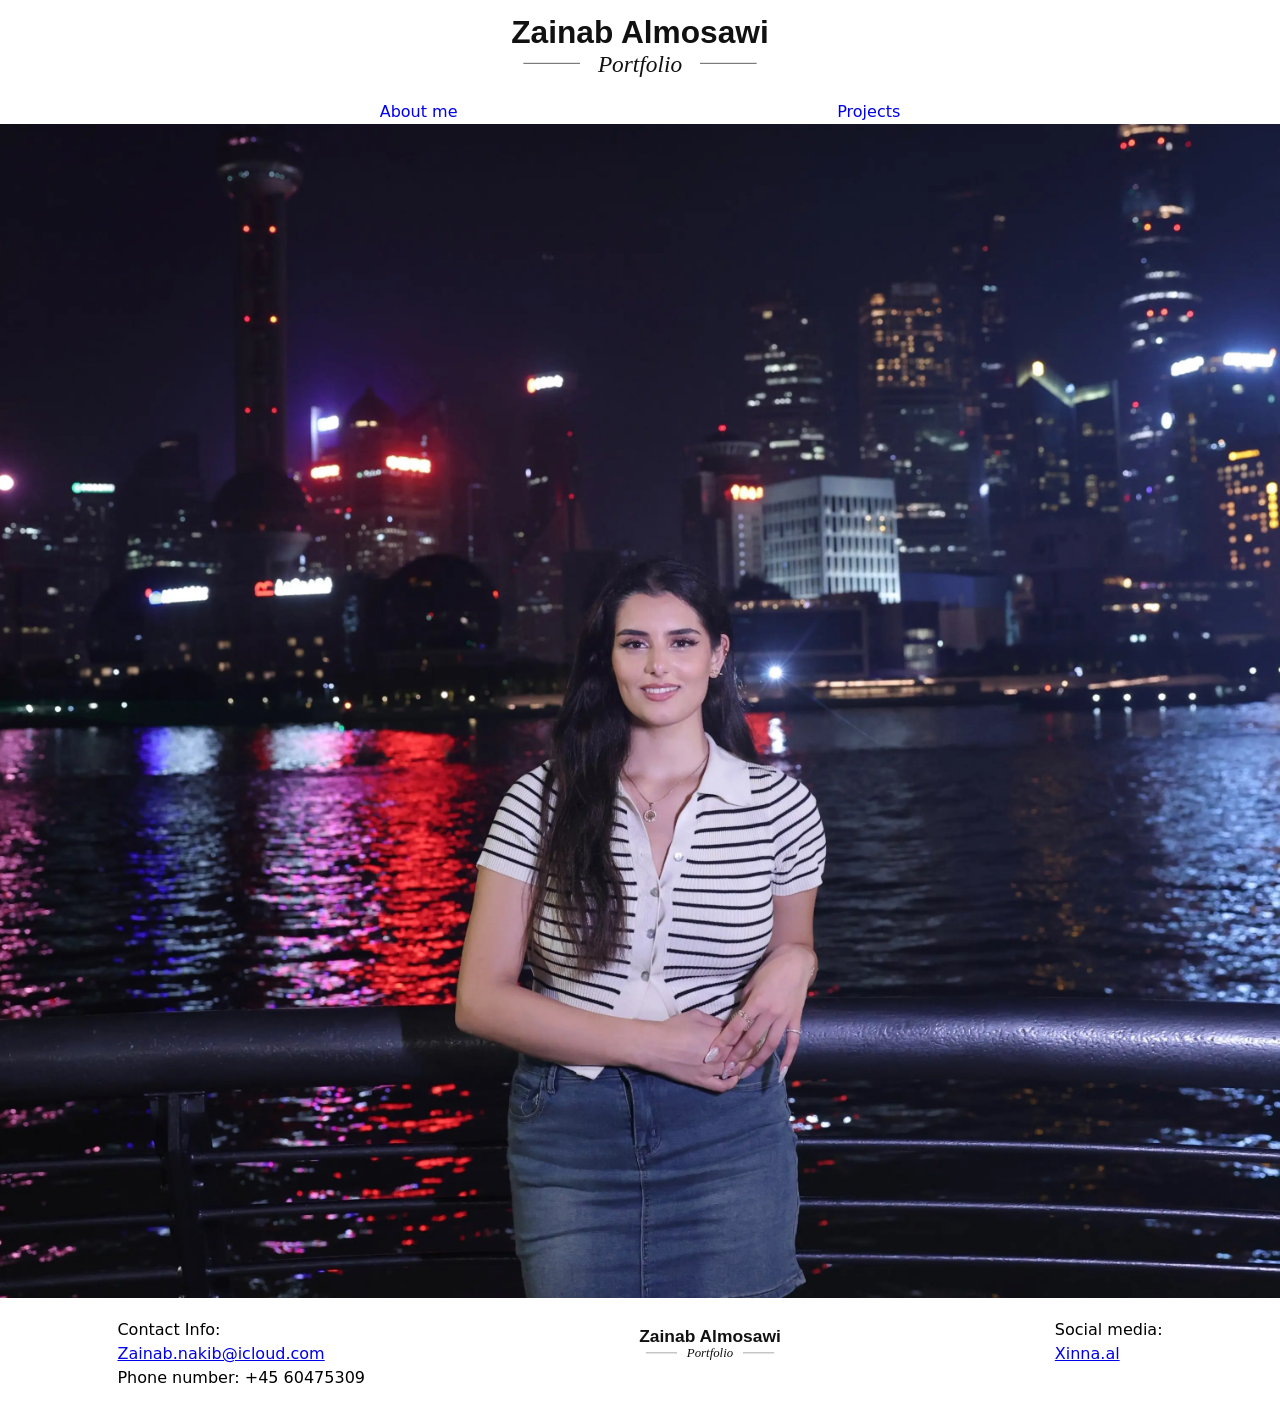
==== aboutme.html @ 44192522 "first" ====
<!DOCTYPE html>
<html lang="en">

<head>
    <meta charset="UTF-8">
    <meta name="viewport" content="width=device-width, initial-scale=1.0">
    <title>aboutme</title>
    <link rel="stylesheet" href="css/style.css">
    <link rel="stylesheet" href="css/layout.css">
</head>

<body>
    <header>
        <nav>
            <div class="logo">
                <a href="index.html"><img src="tema 5 img/logo/Zainab_Almosawi_Transparent9_Logo.svg" alt="logo"></a>
            </div>

            <ul class="menu">
                <li><a href="aboutme.html">About me</a></li>

                <li class="dropDown"><a href="projects.html">Projects</a>

                    <ul class="dropDownMenu">
                        <li><a href="tema2.html">Tema 2</a></li>
                        <li><a href="tema3.html">Tema 3</a></li>
                        <li><a href="tema4.html">Tema 4</a></li>
                        <li><a href="tema5.html">Tema 5</a></li>
                    </ul>
                </li>

            </ul>

            <button class="burger">
                <span class="line"></span>
                <span class="line"></span>
                <span class="line"></span>
            </button>
        </nav>

    </header>


    <main>
        <img src="tema 5 img/newimg/aboutme.webp" alt="">
    </main>


    <footer>
        <div>
            <p>Contact Info:</p>
            <p><a href="mailto:zainab.nakib@icloud.com">Zainab.nakib@icloud.com</a></p>
            <p> Phone number: +45 60475309</p>
        </div>

        <div class="blogo">
            <a href="index.html"><img src="tema 5 img/logo/Zainab_Almosawi_Transparent9_Logo.svg" alt="logo"></a>
        </div>

        <div>
            <p>Social media:</p>
            <a href="https://www.instagram.com/xinna.al/" target="_blank">Xinna.al </a>
        </div>
    </footer>
    <script src="js/menu.js"></script>
</body>

</html>
---- css/style.css ----
/* ------------- header--------------- */

.logo {
  width: 400px;
  margin: auto;
}
.menu {
  list-style: none;
}

.menu a {
  text-decoration: none;
}
.dropDownMenu {
  list-style: none;
}

.blogo {
  display: none;
}
footer {
  display: flex;
  flex-direction: row;

  justify-content: space-around;

  padding-block: 20px;
}

.header_1 {
  background-color: var(--color-bg1);
  padding-bottom: 20px;
}

.footer_1 {
  background-color: var(--color-bg2);
}
.main_1 {
  background-color: var(--color-bg1);
}

/* -------------- first pagee -------------- */
.index_h1 {
  width: fit-content;
  margin: auto;
  padding: 20px;
}

/* ------------ burger menu -------------- */

@media screen and (max-width: 800px) {
  .burger {
    width: 30px;
    height: 20px;
    cursor: pointer;
    margin: auto;
  }

  .burger .line {
    display: block;
    width: 100%;
    height: 2px;
    background-color: #333333;
    margin-bottom: 5px;
    transition: 0.2s linear;
  }

  .burger {
    display: none;
  }
  nav {
    display: flex;
    align-items: center;
  }
  .menu {
    display: none;
  }
  .burger {
    display: block;
    background-color: transparent;
    border: 0;
  }
  .burger.active .line:nth-child(1) {
    transform: rotate(45deg) translate(5px, 5px);
    transition: 0.2s linear;
  }

  .burger.active .line:nth-child(2) {
    opacity: 0;
    transition: 0.15s linear;
  }

  .burger.active .line:nth-child(3) {
    transform: rotate(-45deg) translate(5px, -5px);
    transition: 0.2s linear;
  }

  nav.active .menu {
    display: block;
    background-color: #ffffff;
    position: absolute;
    top: 94px;
    left: 0;
    width: 100%;
    box-shadow: 0 10px 10px rgba(0, 0, 0, 0.1);
    z-index: 1;
  }

  nav.active .menu li {
    margin: 10px 20px;
  }

  nav.active .menu a {
    /* font-size: 24px; */
  }

  /* ------------slide -------------- */
}
---- css/layout.css ----
*,
::before,
::after {
  box-sizing: border-box;
  margin: 0;
  padding: 0;
}

html {
  interpolate-size: allow-keywords;
  font-family: system-ui, sans-serif;
  line-height: 1.5;
  -webkit-font-smoothing: antialiased;
}

h1,
h2 {
  line-height: 1.25;
}

p,
li {
  text-wrap: pretty;
}

img,
svg {
  display: block;
  width: 100%;
  height: auto;
}

label {
  display: block;
}

input,
button,
textarea,
select {
  font: inherit;
  color: inherit;
  background-color: transparent;
  font-size: max(1em, 16px);
}

textarea {
  resize: none;
  min-height: 4lh;
}

legend {
  padding: 0;
}

select,
::picker(select) {
  appearance: base-select;
}

/* --------------------------------------------------------------------- */

@media (min-width: 800px) {
  /* ------------------- header --------------- */
  .menu {
    display: flex;
    justify-content: space-evenly;
    list-style: none;
  }

  .menu a {
    text-decoration: none;
  }

  /* Hidden dropdown */
  .dropDownMenu {
    display: none;
    position: absolute;

    list-style: none;
  }

  /* Show on hover */
  .dropDown:hover .dropDownMenu {
    display: block;
  }

  .dropDownMenu li {
    padding: 3px;
    white-space: nowrap;
  }

  .firstimg img {
  }

  /* ------------- slide --------------- */
  .slideshow-container {
    display: grid;
    grid-template-columns: 1fr 1fr 1fr 1fr;
    padding-bottom: 30px;
  }

  .dots {
    display: none;
  }

  .mySlides {
    display: block !important;
  }

  /* -----------burger ------------ */
  .burger {
    display: none;
  }

  /*  -------------  footer -------------------  */
  .blogo {
    width: 220px;
    display: block;
  }
}
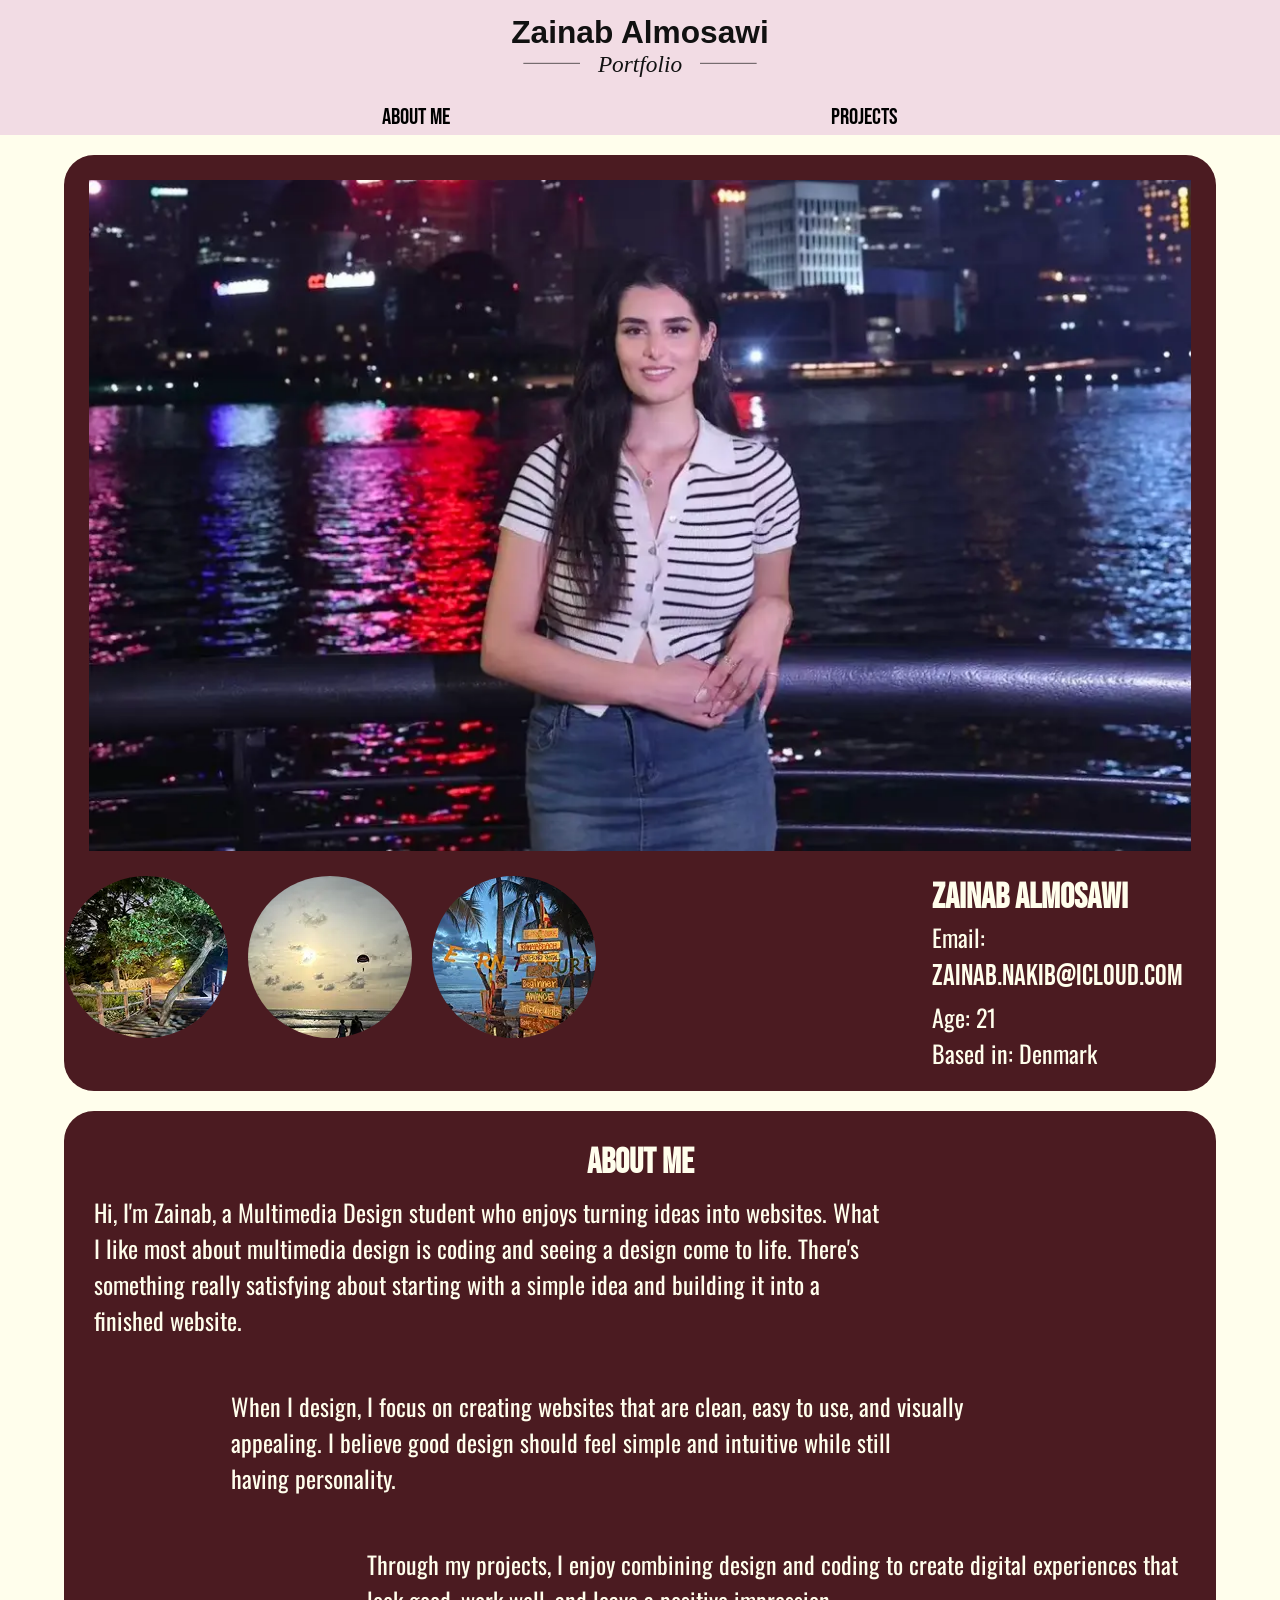
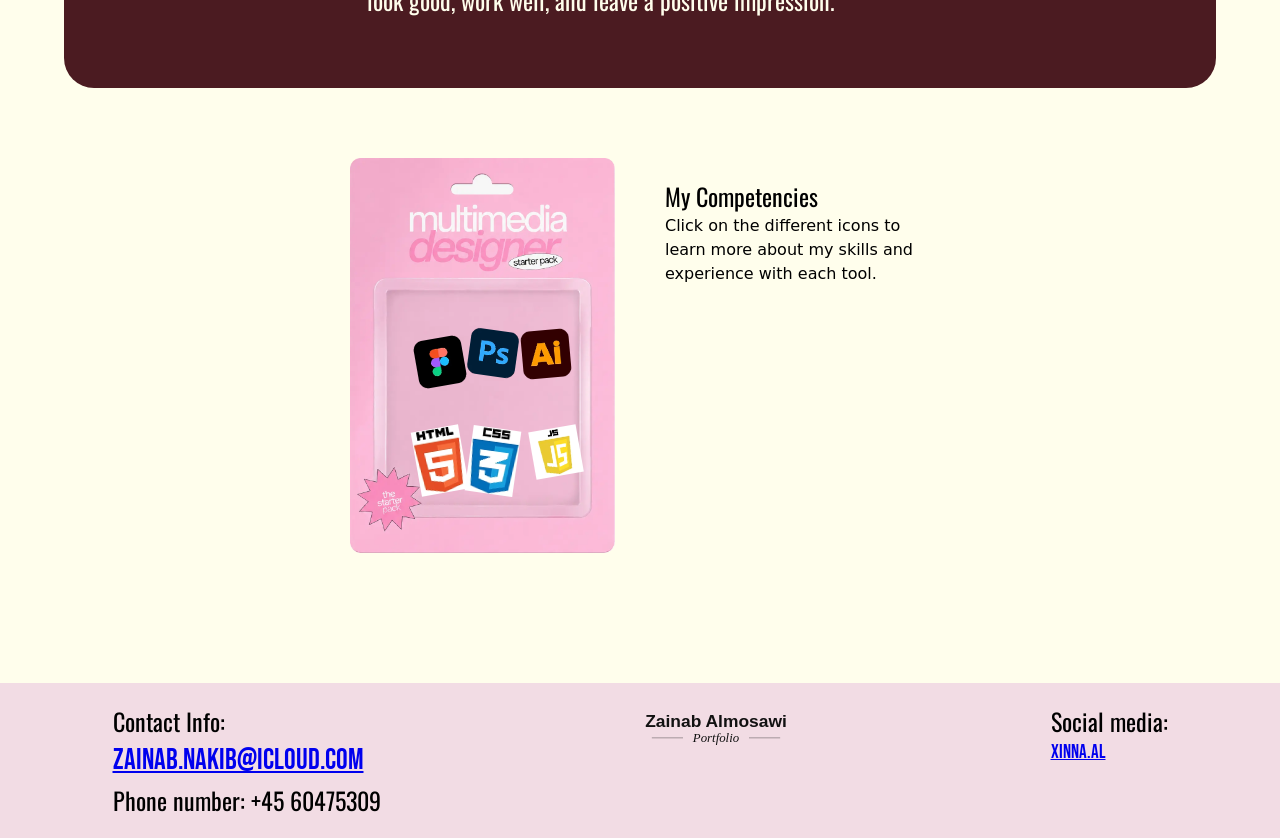
==== commit b9378155: "3chnage" ====
--- a/aboutme.html
+++ b/aboutme.html
@@ -4,13 +4,15 @@
 <head>
     <meta charset="UTF-8">
     <meta name="viewport" content="width=device-width, initial-scale=1.0">
-    <title>aboutme</title>
+    <title>podifolio</title>
     <link rel="stylesheet" href="css/style.css">
     <link rel="stylesheet" href="css/layout.css">
+    <link rel="stylesheet" href="css/slide.css">
+    <link rel="stylesheet" href="css/color.css">
 </head>
 
-<body>
-    <header>
+<body class="main_1">
+    <header class="header_2">
         <nav>
             <div class="logo">
                 <a href="index.html"><img src="tema 5 img/logo/Zainab_Almosawi_Transparent9_Logo.svg" alt="logo"></a>
@@ -19,7 +21,7 @@
             <ul class="menu">
                 <li><a href="aboutme.html">About me</a></li>
 
-                <li class="dropDown"><a href="projects.html">Projects</a>
+                <li class="dropDown"><a href="tema2.html">Projects</a>
 
                     <ul class="dropDownMenu">
                         <li><a href="tema2.html">Tema 2</a></li>
@@ -39,14 +41,108 @@
         </nav>
 
     </header>
+    <main>
+        <div class="big_red">
+            <div class="red_img">
+                <img src="tema 5 img/newimg/me.webp" alt="me">
+            </div>
+
+            <div class="grid_1-1">
+                <div class="meimg">
+                    <div>
+                        <img src="tema 5 img/newimg/ab1.webp" alt="ab1">
+                    </div>
+
+                    <div>
+                        <img src="tema 5 img/newimg/ab2.webp" alt="ab2">
+                    </div>
+
+                    <div>
+
+                        <img src="tema 5 img/newimg/ab3.webp" alt="ab3">
+                    </div>
+
+                </div>
+                <div class="info">
+                    <h2>Zainab Almosawi</h2>
+                    <p class="mail_me"> Email: <a href="mailto:zainab.nakib@icloud.com">Zainab.nakib@icloud.com</a></p>
+                    <p>Age: 21</p>
+                    <p>Based in: Denmark</p>
+                </div>
+            </div>
+        </div>
 
 
-    <main>
-        <img src="tema 5 img/newimg/aboutme.webp" alt="">
+
+
+
+        <div class="red_2">
+            <h2>About me</h2>
+            <div class="red_2_2">
+
+                <div class="div_1">
+                    <p>Hi, I'm Zainab, a Multimedia Design student who enjoys turning ideas into websites. What I like
+                        most about multimedia
+                        design is coding and seeing a design come to life. There's something really satisfying about
+                        starting with a simple idea
+                        and building it into a finished website.</p>
+                </div>
+
+                <div class="div_2">
+                    <p>When I design, I focus on creating websites that are clean, easy to use, and visually appealing.
+                        I
+                        believe good design
+                        should feel simple and intuitive while still having personality.</p>
+                </div>
+
+                <div class="div_3">
+                    <p>Through my projects, I enjoy combining design and coding to create digital experiences that look
+                        good, work well, and
+                        leave a positive impression.</p>
+                </div>
+            </div>
+        </div>
+
+
+
+        <div>
+            <!-- <h3 class="pac_h3">Click on the different icons to learn more about my skills and experience with each tool. -->
+            </h3>
+            <div class="design_pac">
+                <div class="design_pack">
+                    <img src="tema 5 img/newimg/designpac.webp" alt="design pack">
+
+                    <img id="figma" class="icon figma" src="tema 5 img/newimg/figma.webp" alt="figma">
+                    <img id="ps" class="icon ps" src="tema 5 img/newimg/ps.webp" alt="ps">
+                    <img id="ai" class="icon ai" src="tema 5 img/newimg/ilo.webp" alt="illustrator">
+                    <img id="html" class="icon html" src="tema 5 img/newimg/html.webp" alt="html">
+                    <img id="css" class="icon css" src="tema 5 img/newimg/css.webp" alt="css">
+                    <img id="js" class="icon js" src="tema 5 img/newimg/js.webp" alt="js">
+
+                </div>
+                <section class="info-text">
+
+                    <article>
+                        <p class="placeholder">My Competencies</p>
+                    </article>
+                    <aside id="efficiency" class="info-box">Click on the different icons to learn more about my skills
+                        and experience with each tool.</aside>
+                    <aside id="requirement" class="info-box"></aside>
+
+                </section>
+            </div>
+        </div>
+
+
+
     </main>
 
 
-    <footer>
+
+
+
+
+    <footer class="footer_1">
         <div>
             <p>Contact Info:</p>
             <p><a href="mailto:zainab.nakib@icloud.com">Zainab.nakib@icloud.com</a></p>
@@ -63,6 +159,8 @@
         </div>
     </footer>
     <script src="js/menu.js"></script>
+    <script src="js/slide.js"></script>
+    <script src="js/design_pac.js"></script>
 </body>
 
 </html>
--- a/css/style.css
+++ b/css/style.css
@@ -10,6 +10,7 @@
 
 .menu a {
   text-decoration: none;
+  color: black;
 }
 .dropDownMenu {
   list-style: none;
@@ -44,6 +45,314 @@
   width: fit-content;
   margin: auto;
   padding: 20px;
+}
+
+/* ------------------------------ tema 2 ----------------------------------- */
+.h1_2 {
+  width: fit-content;
+  margin: auto;
+  margin-bottom: 30px;
+}
+.imgver1 {
+  width: 80%;
+  margin: auto;
+}
+.imgver1 img {
+  border-top-right-radius: 25%;
+}
+
+.link,
+.link_2 {
+  width: 80%;
+  /* border: 1px solid black; */
+  margin: auto;
+  text-align: center;
+  margin-bottom: 20px;
+  background-color: var(--color-bg3);
+  padding: 4px;
+  position: sticky;
+  top: 0;
+}
+
+.link:hover {
+  scale: 1.05;
+}
+.link_2:hover {
+  scale: 1.1;
+}
+
+.link a {
+  text-decoration: none;
+  color: var(--color-bg1);
+}
+.link_2 a {
+  text-decoration: none;
+  color: var(--color-bg1);
+}
+.link_2 {
+  width: fit-content;
+  padding: 7px;
+  padding-inline: 50px;
+  border-radius: 30px;
+  box-shadow: 2px 4px 3px var(--color-bg3);
+  border: 1px solid var(--color-bg2);
+  margin-bottom: 40px;
+}
+
+.ver1_3 {
+  border: 1px solid var(--color-bg3);
+  width: 80%;
+  margin: auto;
+  display: grid;
+  grid-template-columns: auto auto;
+  padding: 20px;
+  border-radius: 50px;
+  box-shadow: 2px 4px 3px var(--color-bg3);
+  gap: 10px;
+  margin-bottom: 60px;
+}
+.ver1_3 img {
+  border-radius: 30px;
+}
+.ver1_3 p {
+  font-size: small;
+  /* padding-top: 20px; */
+}
+
+.ver2 img {
+  width: 80%;
+  margin: auto;
+}
+.ver2_2 h2 {
+  margin: auto;
+  width: fit-content;
+  margin-top: 15px;
+  margin-bottom: 5px;
+}
+
+.p2 {
+  padding-top: 10px;
+}
+
+.ver2_2 p {
+  margin: auto;
+  width: 80%;
+}
+
+button {
+  margin-top: 10px;
+  margin-left: 50px;
+  padding: 3px;
+  padding-inline: 10px;
+  box-shadow: 2px 4px 3px var(--color-bg3);
+  border: 1px solid var(--color-bg2);
+}
+button:hover {
+  scale: 1.1;
+}
+
+#more {
+  display: none;
+  margin-top: 15px;
+}
+
+.ver2_2 {
+  height: auto;
+  margin-bottom: 60px;
+}
+p {
+  font-family: var(--font-1);
+}
+
+.ver2_2_2 {
+  margin: auto;
+  width: 80%;
+  margin-bottom: 30px;
+}
+
+.ver2_2_2 h2 {
+  margin: auto;
+  width: fit-content;
+  margin-top: 15px;
+  margin-bottom: 5px;
+}
+
+.main_2 {
+  background-color: var(--color-bg2);
+  padding-block: 30px;
+}
+.footer_2 {
+  background-color: var(--color-bg1);
+}
+
+/* ------------------about me----------------------- */
+.big_red {
+  width: 90%;
+  margin: auto;
+  background-color: var(--color-bg3);
+  margin-bottom: 20px;
+  border-radius: 30px;
+  position: relative;
+  padding-bottom: 20px;
+  margin-top: 20px;
+}
+.red_img {
+  margin: auto;
+  position: relative;
+}
+.red_img img {
+  padding: 25px;
+}
+
+.meimg img {
+  border-radius: 100%;
+}
+
+.meimg {
+  display: flex;
+  flex-direction: row;
+}
+
+.grid_1-1 {
+  display: grid;
+  grid-template-columns: 2fr 1fr;
+  width: fit-content;
+  margin: auto;
+
+  /* display: flex;
+  justify-content: space-evenly; */
+}
+
+.info {
+  grid-template-columns: 3/5;
+  color: var(--color-bg1);
+}
+.mail_me a {
+  text-decoration: none;
+  color: var(--color-bg1);
+}
+
+.red_2 {
+  background-color: var(--color-bg3);
+  color: var(--color-bg1);
+  width: 90%;
+  margin: auto;
+  margin-bottom: 40px;
+  padding: 30px;
+  border-radius: 30px;
+}
+.red_2 h2 {
+  width: fit-content;
+  margin: auto;
+  margin-bottom: 10px;
+}
+.red_2 div {
+  margin-bottom: 20px;
+}
+
+.pac_h3 {
+  width: 80%;
+  margin: auto;
+  /* font-size: 15px; */
+}
+
+.design_pac {
+  width: 90%;
+  /* background-color: var(--color-bg3); */
+  margin: auto;
+  padding: 30px;
+  display: grid;
+  grid-template-columns: 1fr 1fr;
+  border-radius: 30px;
+  margin-bottom: 100px;
+  gap: 50px;
+}
+
+.design_pack {
+  position: relative;
+  width: fit-content;
+  margin: auto;
+}
+
+.design_pack > img:first-child {
+  width: 100%;
+}
+
+.icon {
+  position: absolute;
+  width: 50px;
+}
+.figma {
+  top: 32%;
+  left: 25%;
+}
+
+.ps {
+  top: 30%;
+  left: 45%;
+}
+
+.ai {
+  top: 30%;
+  left: 65%;
+}
+
+.html {
+  top: 55%;
+  left: 25%;
+}
+
+.css {
+  top: 55%;
+  left: 45%;
+}
+
+.js {
+  top: 55%;
+  left: 65%;
+}
+
+.figma {
+  transform: rotate(-10deg);
+}
+.ps {
+  transform: rotate(8deg);
+}
+.ai {
+  transform: rotate(-5deg);
+}
+.html {
+  transform: rotate(-10deg);
+  margin-right: 20px;
+}
+
+.css {
+  transform: rotate(8deg);
+  margin-right: 20px;
+}
+
+.js {
+  transform: rotate(-10deg);
+  margin: 10px;
+}
+
+.icon {
+  margin-top: 20%;
+  width: 18%;
+  margin-right: 50px;
+}
+
+.icon:hover {
+  scale: 1.1;
+}
+
+.info-text {
+  padding-top: 20px;
+  width: fit-content;
+}
+
+.header_2 {
+  background-color: var(--color-bg2);
 }
 
 /* ------------ burger menu -------------- */
@@ -114,5 +423,45 @@
     /* font-size: 24px; */
   }
 
-  /* ------------slide -------------- */
-}
+  /* ------------about me -------------- */
+  .info h2,
+  p {
+    font-size: smaller !important;
+  }
+  .meimg img {
+    width: 90%;
+  }
+
+  .grid_1-1 {
+    padding-inline: 20px;
+  }
+
+  /* ------------------slide ----------------  */
+  /* Next & previous buttons */
+
+  .slideshow-container {
+    position: relative;
+  }
+
+  .prev,
+  .next {
+    position: absolute;
+    top: 50%;
+    transform: translateY(-50%);
+    padding: 10px;
+    color: white;
+    font-size: 18px;
+    font-weight: bold;
+    cursor: pointer;
+    background-color: rgba(0, 0, 0, 0.8);
+    z-index: 10;
+  }
+
+  .prev {
+    left: 10px;
+  }
+
+  .next {
+    right: 10px;
+  }
+}
--- a/css/layout.css
+++ b/css/layout.css
@@ -61,6 +61,17 @@
 /* --------------------------------------------------------------------- */
 
 @media (min-width: 800px) {
+  p {
+    font-family: var(--font-2);
+
+    font-size: 24px !important;
+  }
+
+  .ver1_p {
+    padding-top: 20px;
+    font-family: var(--font-2);
+    font-size: 14px !important;
+  }
   /* ------------------- header --------------- */
   .menu {
     display: flex;
@@ -76,8 +87,11 @@
   .dropDownMenu {
     display: none;
     position: absolute;
-
+    background-color: var(--color-bg1);
     list-style: none;
+  }
+  .dropDownMenu a {
+    /* padding: 50px; */
   }
 
   /* Show on hover */
@@ -88,9 +102,6 @@
   .dropDownMenu li {
     padding: 3px;
     white-space: nowrap;
-  }
-
-  .firstimg img {
   }
 
   /* ------------- slide --------------- */
@@ -118,4 +129,72 @@
     width: 220px;
     display: block;
   }
-}
+
+  /* ----------------tema 2---------------------------- */
+  .ver1 {
+    display: grid;
+    grid-template-columns: auto auto;
+
+    width: 90%;
+    margin-bottom: 100px;
+  }
+
+  .ver1_3 {
+    width: 500px;
+  }
+
+  .ver2 {
+    display: grid;
+    grid-template-columns: 1fr 1fr;
+    margin-bottom: 100px;
+    width: 90%;
+  }
+  .ver2_1 {
+    grid-column: 2/3;
+    grid-row: 1;
+  }
+
+  .ver2_2_2 {
+    margin-bottom: 30px;
+    margin-top: -30px;
+  }
+
+  button {
+    margin-top: 10px;
+    margin-left: 65px;
+  }
+
+  /* ---------------- about me ------------------- */
+  .meimg img {
+    border-radius: 100%;
+  }
+
+  .meimg {
+    gap: 20px;
+  }
+
+  .grid_1-1 {
+    gap: 300px;
+  }
+
+  .red_2_2 {
+    display: grid;
+    grid-template-columns: 1fr 1fr 1fr 1fr 1fr 1fr 1fr 1fr;
+    margin-bottom: 50px;
+    row-gap: 30px;
+  }
+
+  .div_1 {
+    grid-column: 1/7;
+  }
+  .div_2 {
+    grid-column: 2/8;
+  }
+  .div_3 {
+    grid-column: 3/9;
+  }
+
+  .design_pac {
+    width: 50%;
+  }
+}
--- a/css/slide.css
+++ b/css/slide.css
@@ -0,0 +1,87 @@
+/* ----------slide ------------------- */
+* {
+  box-sizing: border-box;
+}
+
+/* Slideshow container */
+.slideshow-container {
+  max-width: fit-content;
+  position: relative;
+  /* margin: auto; */
+}
+
+/* Hide the images by default */
+
+.mySlides {
+  display: block;
+}
+
+/* The dots/bullets/indicators */
+.dot {
+  cursor: pointer;
+  height: 6px;
+  width: 6px;
+  margin: 0 2px;
+  background-color: #bbb;
+  border-radius: 50%;
+  display: inline-block;
+  transition: background-color 0.6s ease;
+}
+.active,
+.dot:hover {
+  background-color: #717171;
+}
+
+.prev,
+.next {
+  display: none;
+}
+
+/* Fading animation */
+.fade {
+  animation-name: fade;
+  animation-duration: 1.5s;
+}
+
+@keyframes fade {
+  from {
+    opacity: 0.4;
+  }
+  to {
+    opacity: 1;
+  }
+}
+
+.img_curve {
+  width: 60%;
+  margin: auto;
+  border-radius: 40px;
+}
+
+.img_curve img {
+  border-top-left-radius: 50%;
+  border-top-right-radius: 50%;
+  border: 1px solid var(--color-bg3);
+}
+
+.text {
+  border: 1px solid var(--color-bg3);
+  background-color: var(--color-bg2);
+  color: var(--color-bg3);
+  width: 60%;
+  padding: 3px;
+  padding-inline: 10px;
+  margin: auto;
+  margin-top: 10px;
+  margin-bottom: 10px;
+  text-align: center;
+  box-shadow: 2px 4px 3px var(--color-bg3);
+}
+
+.text:hover {
+  scale: 1.1;
+}
+.text a {
+  text-decoration: none;
+  list-style: none;
+}
--- a/css/color.css
+++ b/css/color.css
@@ -0,0 +1,44 @@
+@import url("https://fonts.googleapis.com/css2?family=Bebas+Neue&display=swap");
+
+@import url("https://fonts.googleapis.com/css2?family=Oswald:wght@200..700&display=swap");
+
+:root {
+  --color-bg1: #fffeec;
+  --color-bg2: #f2dce4;
+  --color-bg3: #4b1b21;
+
+  --font-1: "Bebas Neue", sans-serif;
+  --font-2: "Oswald", sans-serif;
+  h1 {
+    font-family: var(--font-1);
+    font-size: 45px;
+  }
+  h2 {
+    font-family: var(--font-1);
+    font-size: 35px;
+  }
+  p {
+    font-family: var(--font-2);
+    font-size: large;
+    /* font-size: 24px; */
+  }
+
+  .ver1_p {
+    font-family: var(--font-2);
+    font-size: small;
+  }
+  a {
+    font-family: var(--font-1);
+    font-size: larger;
+  }
+  li {
+    font-size: larger;
+  }
+
+  #requirement {
+    font-family: var(--font-2);
+  }
+  h3 {
+    font-family: var(--font-2);
+  }
+}
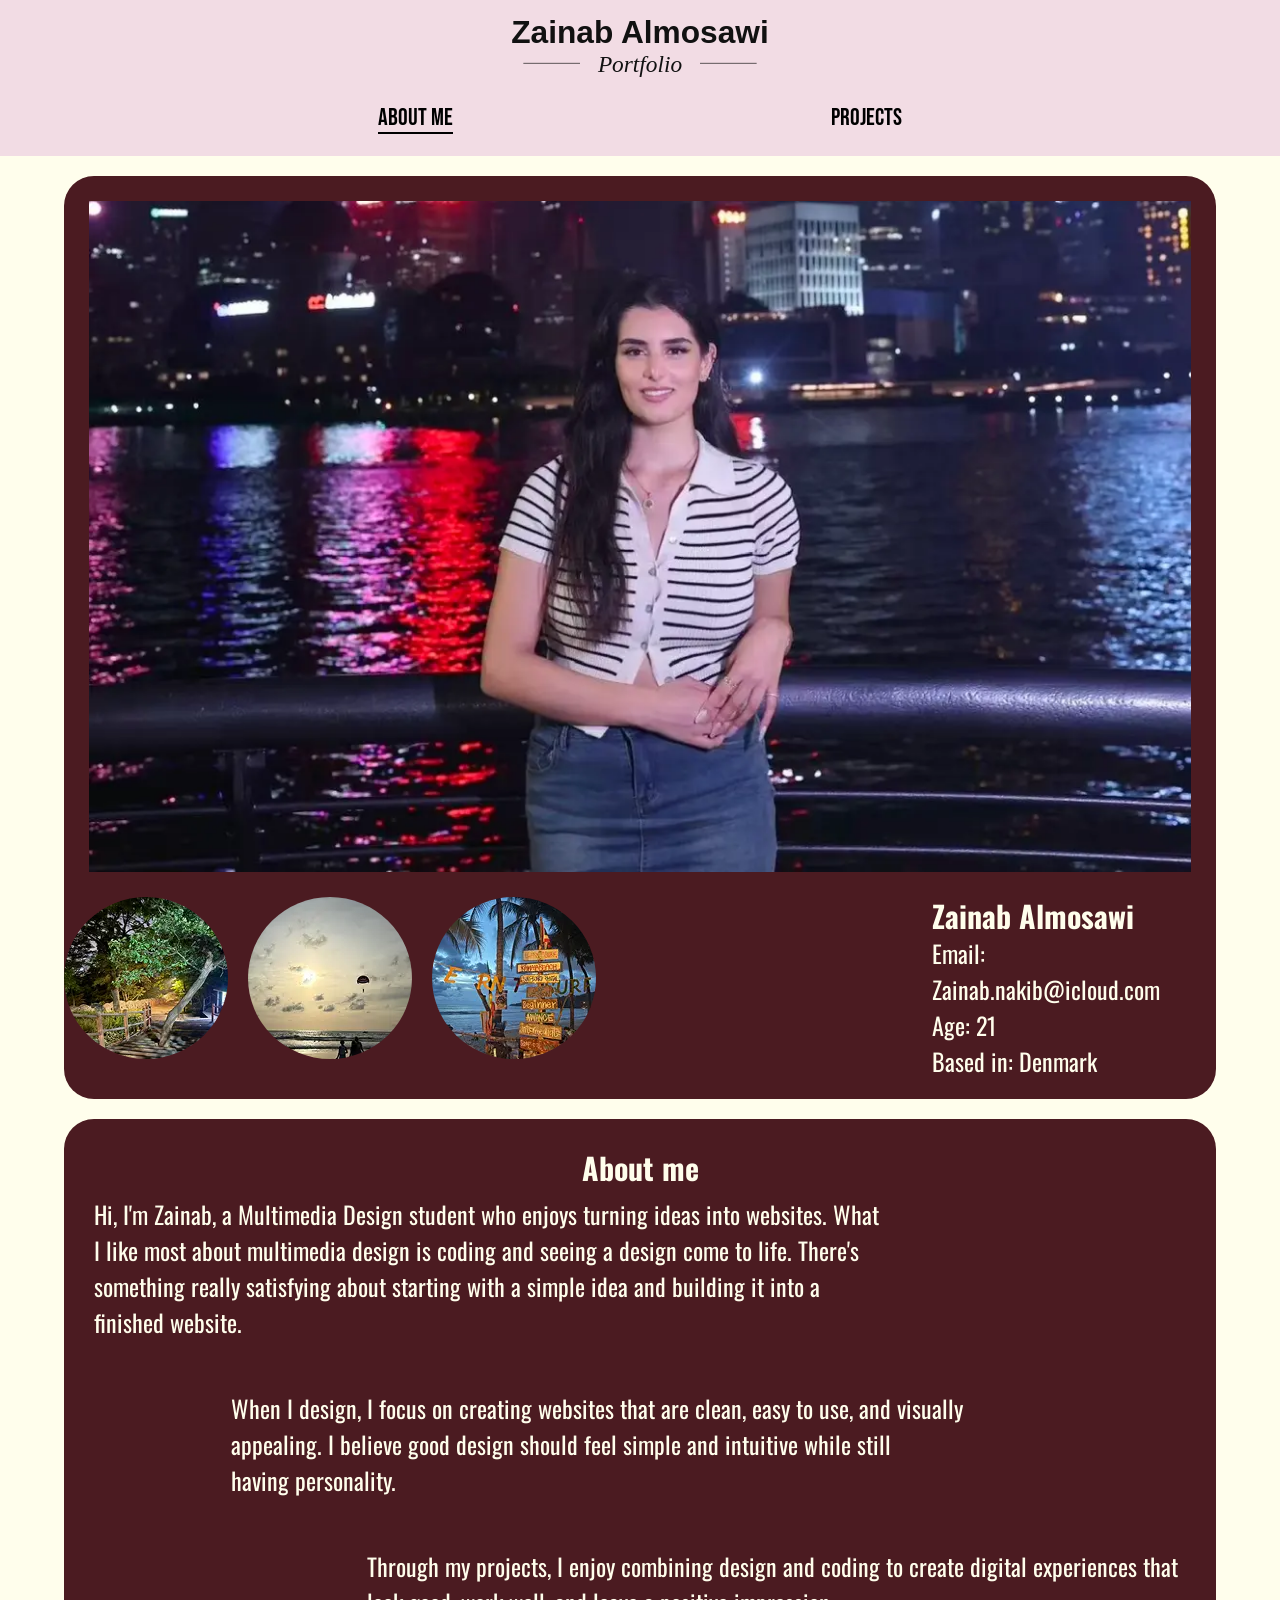
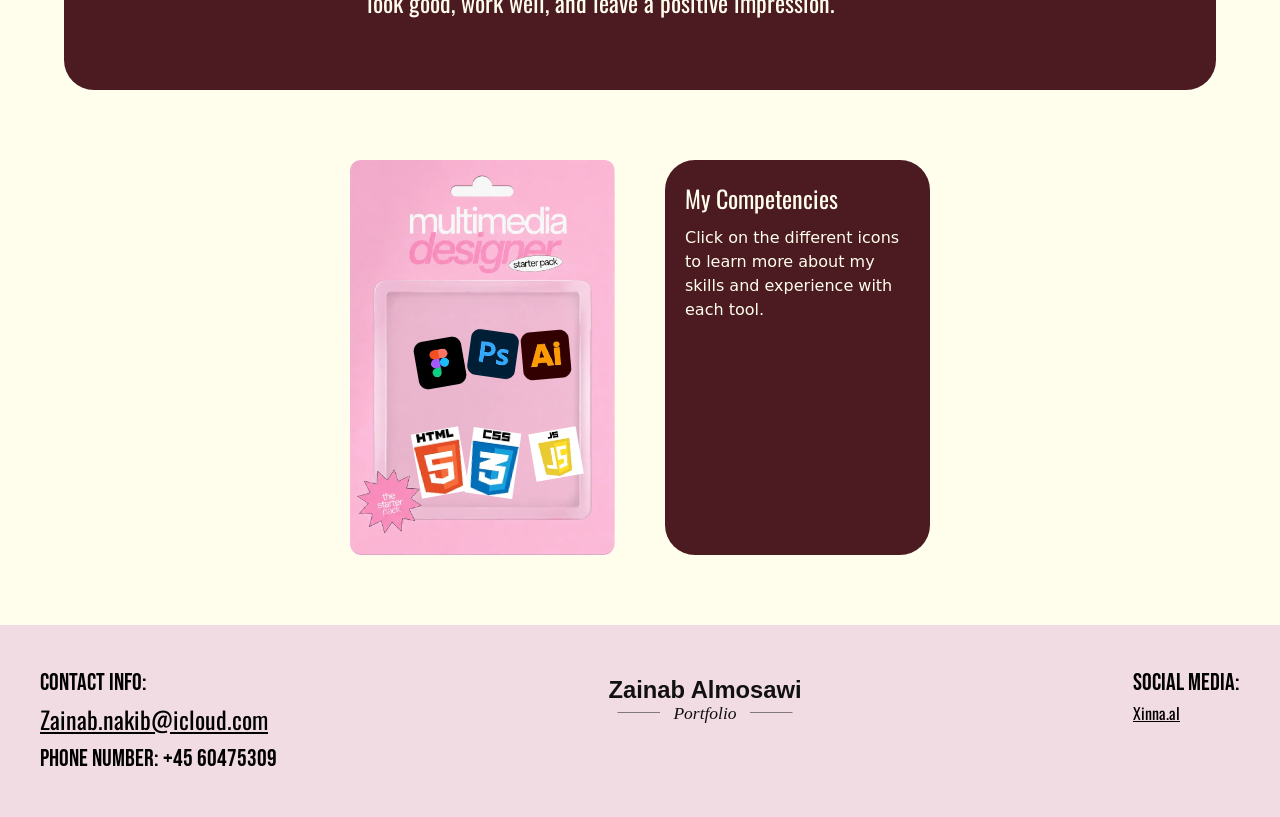
==== commit f0bc0530: "last chnage" ====
--- a/aboutme.html
+++ b/aboutme.html
@@ -18,12 +18,12 @@
                 <a href="index.html"><img src="tema 5 img/logo/Zainab_Almosawi_Transparent9_Logo.svg" alt="logo"></a>
             </div>
 
-            <ul class="menu">
-                <li><a href="aboutme.html">About me</a></li>
+            <ul id="dropm" class="menu">
+                <li class="active"><a href="aboutme.html">About me</a></li>
 
                 <li class="dropDown"><a href="tema2.html">Projects</a>
 
-                    <ul class="dropDownMenu">
+                    <ul id="dropm" class="dropDownMenu">
                         <li><a href="tema2.html">Tema 2</a></li>
                         <li><a href="tema3.html">Tema 3</a></li>
                         <li><a href="tema4.html">Tema 4</a></li>
@@ -125,9 +125,9 @@
                     <article>
                         <p class="placeholder">My Competencies</p>
                     </article>
-                    <aside id="efficiency" class="info-box">Click on the different icons to learn more about my skills
+                    <aside id="efficiency" class="info-box"></aside>
+                    <aside id="requirement" class="info-box">Click on the different icons to learn more about my skills
                         and experience with each tool.</aside>
-                    <aside id="requirement" class="info-box"></aside>
 
                 </section>
             </div>
@@ -155,7 +155,7 @@
 
         <div>
             <p>Social media:</p>
-            <a href="https://www.instagram.com/xinna.al/" target="_blank">Xinna.al </a>
+            <a class="insta" href="https://www.instagram.com/xinna.al/" target="_blank">Xinna.al </a>
         </div>
     </footer>
     <script src="js/menu.js"></script>
--- a/css/style.css
+++ b/css/style.css
@@ -22,16 +22,17 @@
 footer {
   display: flex;
   flex-direction: row;
-
-  justify-content: space-around;
-
-  padding-block: 20px;
+  justify-content: space-between;
+  padding: 40px;
 }
 
 .header_1 {
   background-color: var(--color-bg1);
   padding-bottom: 20px;
 }
+.header_2 {
+  padding-bottom: 20px;
+}
 
 .footer_1 {
   background-color: var(--color-bg2);
@@ -64,7 +65,7 @@
 .link,
 .link_2 {
   width: 80%;
-  /* border: 1px solid black; */
+
   margin: auto;
   text-align: center;
   margin-bottom: 20px;
@@ -116,7 +117,6 @@
 }
 .ver1_3 p {
   font-size: small;
-  /* padding-top: 20px; */
 }
 
 .ver2 img {
@@ -143,8 +143,6 @@
   margin-top: 10px;
   margin-left: 50px;
   padding: 3px;
-  padding-inline: 10px;
-  box-shadow: 2px 4px 3px var(--color-bg3);
   border: 1px solid var(--color-bg2);
 }
 button:hover {
@@ -218,9 +216,6 @@
   grid-template-columns: 2fr 1fr;
   width: fit-content;
   margin: auto;
-
-  /* display: flex;
-  justify-content: space-evenly; */
 }
 
 .info {
@@ -264,7 +259,7 @@
   display: grid;
   grid-template-columns: 1fr 1fr;
   border-radius: 30px;
-  margin-bottom: 100px;
+  margin-bottom: 40px;
   gap: 50px;
 }
 
@@ -346,13 +341,30 @@
   scale: 1.1;
 }
 
-.info-text {
-  padding-top: 20px;
-  width: fit-content;
-}
-
 .header_2 {
   background-color: var(--color-bg2);
+}
+
+#efficiency {
+  /* background-color: var(--color-bg2); */
+  width: fit-content;
+  margin-block: 10px;
+}
+
+.info-text {
+  background-color: var(--color-bg3);
+  width: fit-content;
+  padding: 20px;
+  color: var(--color-bg1);
+  border-radius: 30px;
+}
+
+.menu li.active > a {
+  border-bottom: 2px solid black;
+}
+
+.menu li#active > a {
+  border-bottom: 2px solid black;
 }
 
 /* ------------ burger menu -------------- */
@@ -363,6 +375,7 @@
     height: 20px;
     cursor: pointer;
     margin: auto;
+    background-color: var(--color-bg3);
   }
 
   .burger .line {
--- a/css/layout.css
+++ b/css/layout.css
@@ -89,9 +89,12 @@
     position: absolute;
     background-color: var(--color-bg1);
     list-style: none;
-  }
-  .dropDownMenu a {
-    /* padding: 50px; */
+    z-index: 9999;
+    width: 200px;
+  }
+
+  #dropm {
+    background-color: var(--color-bg2);
   }
 
   /* Show on hover */
@@ -126,7 +129,7 @@
 
   /*  -------------  footer -------------------  */
   .blogo {
-    width: 220px;
+    width: 300px;
     display: block;
   }
 
--- a/css/slide.css
+++ b/css/slide.css
@@ -26,11 +26,13 @@
   border-radius: 50%;
   display: inline-block;
   transition: background-color 0.6s ease;
+  margin-top: 5px;
+  margin-bottom: 20px;
 }
-.active,
+/* .active,
 .dot:hover {
   background-color: #717171;
-}
+} */
 
 .prev,
 .next {
--- a/css/color.css
+++ b/css/color.css
@@ -9,6 +9,7 @@
 
   --font-1: "Bebas Neue", sans-serif;
   --font-2: "Oswald", sans-serif;
+  /* 
   h1 {
     font-family: var(--font-1);
     font-size: 45px;
@@ -20,7 +21,6 @@
   p {
     font-family: var(--font-2);
     font-size: large;
-    /* font-size: 24px; */
   }
 
   .ver1_p {
@@ -40,5 +40,41 @@
   }
   h3 {
     font-family: var(--font-2);
+  } */
+
+  p {
+    font-family: var(--font-2);
+    /* font-size: large; */
+  }
+  h1 {
+    font-family: var(--font-1);
+    font-size: 40px;
+  }
+  h2 {
+    font-family: var(--font-2);
+    font-size: 30px;
+  }
+  ul {
+    font-family: var(--font-1);
+    font-size: 24px;
+  }
+  .footer_1 p {
+    font-family: var(--font-1);
+  }
+  .footer_1 a {
+    color: black;
+    font-family: var(--font-2);
+  }
+  .footer_2 a {
+    color: black;
+    font-family: var(--font-2);
+  }
+  .footer_2 p {
+    font-family: var(--font-1);
+  }
+  .insta a {
+  }
+  .text a {
+    color: var(--color-bg3);
   }
 }
